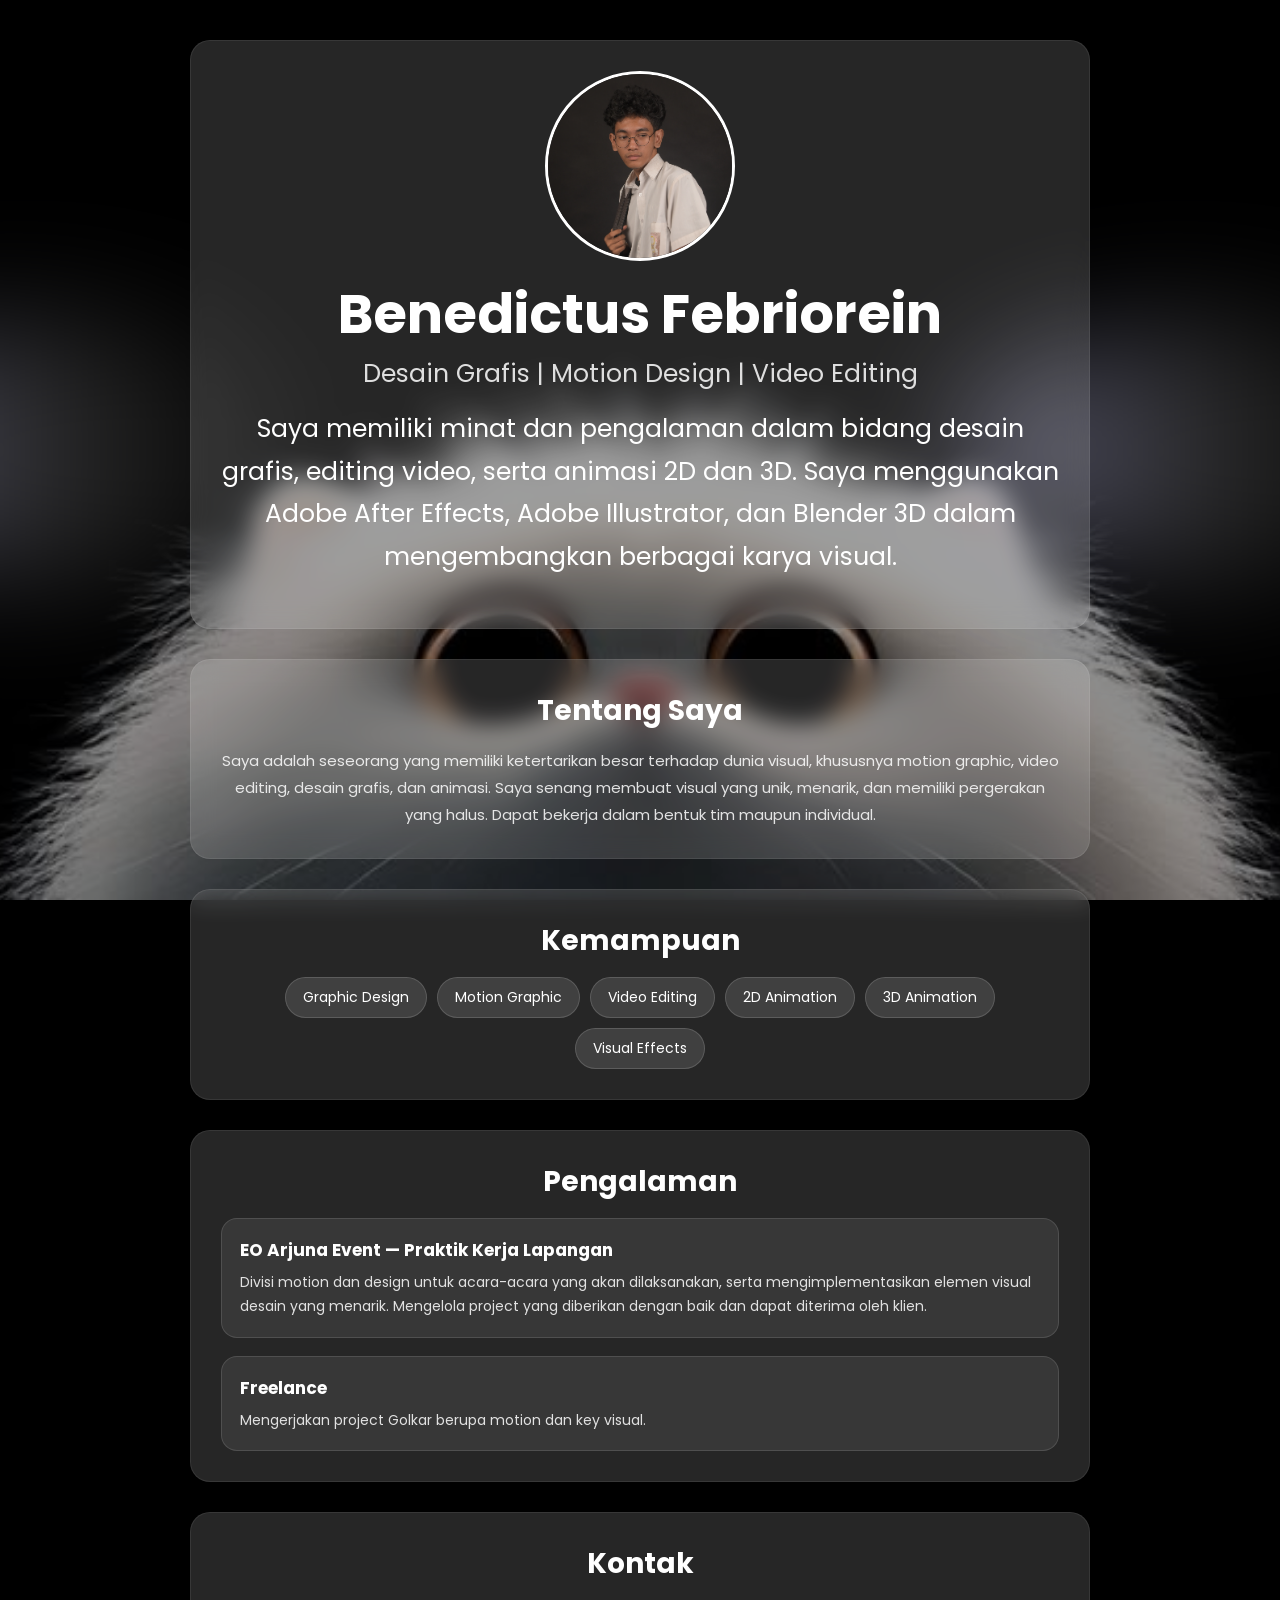
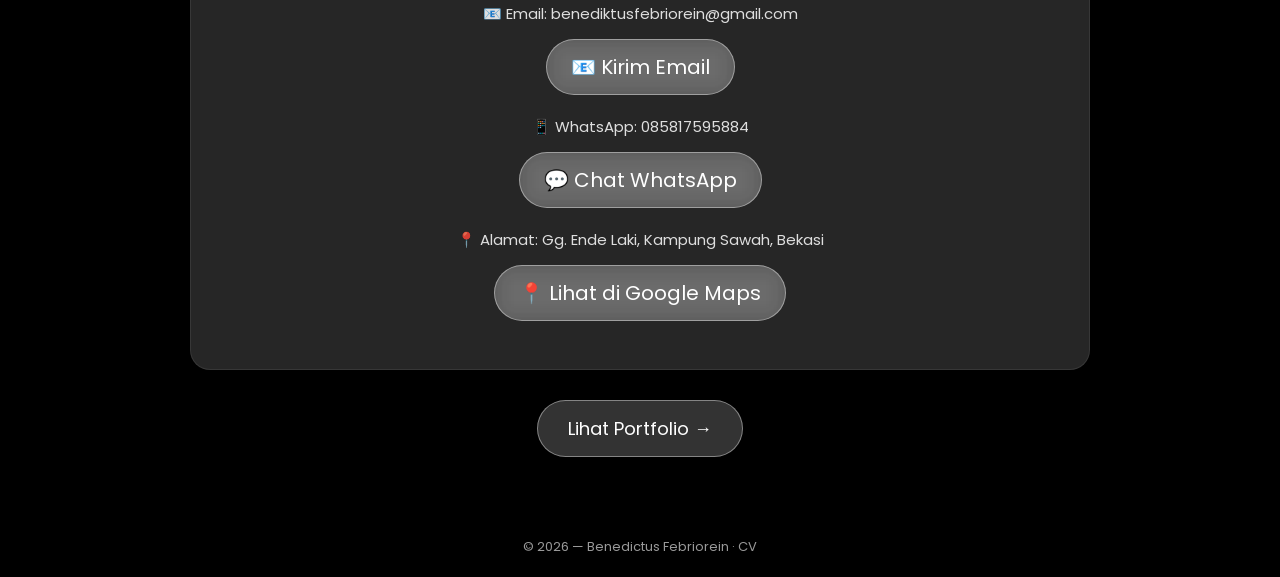
==== index.html @ 24f24d94 "Add files via upload" ====
<!DOCTYPE html>
<html lang="id">

<head>
  <meta charset="UTF-8">
  <title>CV — Benedictus Febriorein</title>
  <meta name="viewport" content="width=device-width, initial-scale=1.0">

  <link href="https://fonts.googleapis.com/css2?family=Poppins:wght@300;400;500;600&display=swap" rel="stylesheet">

  <link rel="stylesheet" href="style.css">
</head>

<body>

  <!-- BACKGROUND -->
  <div class="bg-image"></div>
  <div class="overlay"></div>

  <!-- PARTICLES -->
  <div class="particles"></div>

  <!-- AMBIENT LIGHT -->
  <div class="ambient-shape left"></div>
  <div class="ambient-shape right"></div>

  <!-- MAIN -->
  <main class="container">

    <!-- PROFILE -->
    <section class="about glass">

      <img src="BENED.png" alt="Foto Profil">

      <h1>Benedictus Febriorein</h1>

      <p class="role">
        Desain Grafis | Motion Design | Video Editing
      </p>

      <p class="cv">
        Saya memiliki minat dan pengalaman dalam bidang desain grafis,
        editing video, serta animasi 2D dan 3D. Saya menggunakan
        Adobe After Effects, Adobe Illustrator, dan Blender 3D
        dalam mengembangkan berbagai karya visual. 
      </p>

    </section>


    <!-- TENTANG SAYA -->
    <section class="cv-section glass">

      <h2>Tentang Saya</h2>

      <p>
        Saya adalah seseorang yang memiliki ketertarikan besar terhadap
        dunia visual, khususnya motion graphic, video editing,
        desain grafis, dan animasi. Saya senang membuat visual yang
        unik, menarik, dan memiliki pergerakan yang halus. Dapat bekerja dalam bentuk tim maupun individual.
      </p>

    </section>


    <!-- KEAHLIAN -->
    <section class="cv-section glass">

      <h2>Kemampuan</h2>

      <div class="skill-list">

        <span>Graphic Design</span>
        <span>Motion Graphic</span>
        <span>Video Editing</span>
        <span>2D Animation</span>
        <span>3D Animation</span>
        <span>Visual Effects</span>

      </div>

    </section>


    <!-- PENGALAMAN -->
    <section class="cv-section glass">

      <h2>Pengalaman</h2>

      <div class="experience-list">

        <div class="experience-item">
          <h3>EO Arjuna Event — Praktik Kerja Lapangan</h3>
          <p>
            Divisi motion dan design untuk acara-acara yang akan dilaksanakan,
            serta mengimplementasikan elemen visual desain yang menarik.
            Mengelola project yang diberikan dengan baik dan dapat diterima oleh klien.
          </p>
        </div>

        <div class="experience-item">
          <h3>Freelance</h3>
          <p>
            Mengerjakan project Golkar berupa motion dan key visual.
          </p>
        </div>

      </div>

    </section>


    <!-- CONTACT -->
    <section class="cv-section glass contact-box">

      <h2>Kontak</h2>

      <p>
        📧 Email:
        <strong>benediktusfebriorein@gmail.com</strong>
      </p>

      <a
        href="mailto:benediktusfebriorein@gmail.com"
        class="btn glass-btn"
      >
        📧 Kirim Email
      </a>

      <p>
        📱 WhatsApp:
        <strong>085817595884</strong>
      </p>

      <a
        href="https://wa.me/6285817595884"
        class="btn glass-btn"
        target="_blank"
        rel="noopener noreferrer"
      >
        💬 Chat WhatsApp
      </a>

      <p>
        📍 Alamat:
        <strong>Gg. Ende Laki, Kampung Sawah, Bekasi</strong>
      </p>

      <a
        href="https://www.google.com/maps/search/?api=1&query=Gg.%20Ende%20Laki%2C%20Kampung%20Sawah%2C%20Bekasi"
        class="btn glass-btn"
        target="_blank"
        rel="noopener noreferrer"
      >
        📍 Lihat di Google Maps
      </a>

    </section>


    <!-- GO TO PORTFOLIO -->
    <div class="page-navigation">

      <a href="portfolio.html" class="btn glass-btn portfolio-btn">
        Lihat Portfolio →
      </a>

    </div>

  </main>


  <!-- FOOTER -->
  <footer class="credit">
    © 2026 — Benedictus Febriorein · CV
  </footer>


  <script src="script.js"></script>

</body>
</html>
---- style.css ----
/* =========================================
   RESET
========================================= */

* {
  margin: 0;
  padding: 0;
  box-sizing: border-box;
  font-family: 'Poppins', sans-serif;
}

html {
  scroll-behavior: smooth;
}

body {
  min-height: 100vh;
  overflow-x: hidden;
  color: white;
  background: #000;
}


/* =========================================
   FOTO BACKGROUND
========================================= */

.bg-image {
  position: fixed;
  inset: 0;

  width: 100%;
  height: 100%;

  background-image: url("BACKGROUND.jpg");
  background-size: cover;
  background-position: center;
  background-repeat: no-repeat;

  z-index: -3;
}

/* OVERLAY */

.overlay {
  position: fixed;
  inset: 0;

  background: rgba(0, 0, 0, 0.45);

  z-index: -2;
}


/* =========================================
   DARK OVERLAY
========================================= */

.overlay {
  position: fixed;
  inset: 0;

  background: rgba(0, 0, 0, 0.45);

  z-index: -2;
}


/* =========================================
   AMBIENT SHAPES
========================================= */

.ambient-shape {
  position: fixed;

  top: 50%;

  width: 520px;
  height: 260px;

  background: linear-gradient(
    90deg,
    rgba(200, 200, 255, 0.45),
    rgba(255, 255, 255, 0.15),
    transparent
  );

  border-radius: 100%;

  filter: blur(60px);

  transform: translateY(-50%);

  animation: turbulence 6s ease-in-out infinite;

  pointer-events: none;

  z-index: -1;
}

.ambient-shape.left {
  left: -200px;
}

.ambient-shape.right {
  right: -200px;

  animation-delay: 3s;
}

.ambient-shape.mid-left {
  left: -250px;
  top: 30%;

  transform: translateY(-50%) scale(0.8);

  animation-delay: 2s;
}

.ambient-shape.mid-right {
  right: -250px;
  top: 70%;

  transform: translateY(-50%) scale(0.9);

  animation-delay: 4s;
}


/* =========================================
   AMBIENT ANIMATION
========================================= */

@keyframes turbulence {

  0% {
    transform: translateY(-50%) scale(1) rotate(0deg);
  }

  30% {
    transform: translateY(-60%) scale(1.35) rotate(10deg);
  }

  60% {
    transform: translateY(-45%) scale(1.15) rotate(-8deg);
  }

  100% {
    transform: translateY(-50%) scale(1) rotate(0deg);
  }

}


/* =========================================
   MAIN CONTAINER
========================================= */

.container {
  position: relative;

  width: 90%;
  max-width: 900px;

  margin: auto;

  padding: 40px 0;

  z-index: 2;
}


/* =========================================
   GLASS
========================================= */

.glass {
  background: rgba(255, 255, 255, 0.15);

  backdrop-filter: blur(12px);
  -webkit-backdrop-filter: blur(12px);

  border: 1px solid rgba(255, 255, 255, 0.08);

  border-radius: 20px;

  padding: 30px;

  margin-bottom: 30px;
}


/* =========================================
   ABOUT / PROFILE
========================================= */

.about {
  text-align: center;
}

.about img {
  width: 190px;
  height: 190px;

  object-fit: cover;

  border-radius: 50%;

  border: 3px solid white;

  margin-bottom: 15px;
}

.about h1 {
  font-size: 54px;

  line-height: 1.15;

  margin-bottom: 10px;
}

.role {
  font-size: 25px;

  opacity: 0.85;

  margin-bottom: 15px;
}

.cv {
  font-size: 25px;

  line-height: 1.7;

  margin-bottom: 20px;
}


/* =========================================
   BUTTON
========================================= */

.btn,
.glass-btn {
  display: inline-block;

  padding: 12px 24px;

  border-radius: 30px;

  text-decoration: none;

  color: white;

  border: 1px solid rgba(255, 255, 255, 0.4);

  background: rgba(255, 255, 255, 0.2);

  backdrop-filter: blur(10px);
  -webkit-backdrop-filter: blur(10px);

  transition: 0.3s ease;

  cursor: pointer;
}

.btn {
  font-size: 20px;
}

.btn:hover,
.glass-btn:hover {
  transform: translateY(-3px) scale(1.05);

  background: rgba(255, 255, 255, 0.35);
}


/* =========================================
   GALLERY TITLE
========================================= */

.gallery-title {
  text-align: center;

  margin: 10px 0 25px;
}

.gallery-title h2 {
  font-size: 30px;

  font-weight: 600;

  margin-bottom: 5px;
}

.gallery-title p {
  font-size: 15px;

  font-weight: 300;

  opacity: 0.75;
}


/* =========================================
   GENERAL GALLERY
   2 ATAS + 1 BAWAH
========================================= */

.gallery {
  display: grid;

  grid-template-columns:
    repeat(2, minmax(0, 1fr));

  gap: 20px;

  width: 100%;

  margin-bottom: 40px;
}


/* =========================================
   PNG BOX
========================================= */

.png-box {
  height: 280px;

  padding: 15px;

  margin-bottom: 0;

  display: flex;

  justify-content: center;
  align-items: center;

  overflow: hidden;

  border-radius: 20px;

  transition:
    transform 0.4s ease,
    background 0.4s ease;
}

.png-box img {
  width: 100%;
  height: 100%;

  object-fit: contain;

  display: block;

  border-radius: 12px;

  transition: transform 0.4s ease;
}


/* =========================================
   DESAIN KE-3 DI TENGAH
========================================= */

.png-bottom {
  grid-column: 1 / 3;

  width: calc(50% - 10px);

  justify-self: center;
}


/* =========================================
   PNG HOVER
========================================= */

.png-box:hover {
  transform: translateY(-8px) scale(1.02);

  background: rgba(255, 255, 255, 0.2);
}

.png-box:hover img {
  transform: scale(1.03);
}


/* =========================================
   SOFTWARE
   3 SEJAJAR
========================================= */

.software-gallery {
  grid-template-columns: repeat(3, 1fr);

  gap: 15px;
}

.software-gallery .png-box {
  height: 150px;

  padding: 12px;

  margin-bottom: 0;
}

.software-gallery .png-box img {
  width: 100%;
  height: 100%;

  object-fit: contain;
}


/* Hilangkan aturan PNG bawah
   khusus software */

.software-gallery .png-bottom {
  grid-column: auto;

  width: 100%;
}


/* =========================================
   PORTFOLIO VIDEO
========================================= */

.portfolio {
  width: 100%;
}

.portfolio h2 {
  text-align: center;

  font-size: 30px;

  margin-bottom: 25px;
}


/* =========================================
   VIDEO BOX
========================================= */

.video-box {
  position: relative;

  width: 100%;

  aspect-ratio: 16 / 9;

  max-height: 420px;

  padding: 20px;

  overflow: hidden;

  border-radius: 20px;

  margin-bottom: 20px;
}

.slider {
  position: relative;

  width: 100%;
  height: 100%;
}

.slide {
  width: 100%;
  height: 100%;

  max-height: 380px;

  object-fit: contain;

  border-radius: 15px;

  display: none;

  background: rgba(0, 0, 0, 0.25);
}

.slide.active {
  display: block;
}


/* =========================================
   VIDEO NAVIGATION
========================================= */

.nav {
  position: absolute;

  top: 50%;

  transform: translateY(-50%);

  z-index: 5;

  width: 55px;
  height: 55px;

  padding: 0;

  display: flex;

  justify-content: center;
  align-items: center;

  font-size: 32px;

  border-radius: 50%;
}

.nav:first-child {
  left: 10px;
}

.nav:last-child {
  right: 10px;
}


/* =========================================
   DRIVE & INSTAGRAM
   ATAS - BAWAH
========================================= */

.link-box {
  width: 100%;

  padding: 30px;

  margin-bottom: 20px;

  text-align: center;

  background: rgba(255, 255, 255, 0.12);

  backdrop-filter: blur(15px);
  -webkit-backdrop-filter: blur(15px);

  border: 1px solid rgba(255, 255, 255, 0.12);

  border-radius: 20px;

  transition:
    transform 0.4s ease,
    background 0.4s ease,
    box-shadow 0.4s ease;
}

.link-box h3 {
  font-size: 26px;

  font-weight: 600;

  margin-bottom: 10px;
}

.link-box p {
  max-width: 600px;

  margin: 0 auto 20px;

  font-size: 15px;

  line-height: 1.6;

  opacity: 0.75;
}

.link-box .btn {
  font-size: 17px;

  padding: 11px 25px;
}

.link-box:hover {
  transform: translateY(-5px);

  background: rgba(255, 255, 255, 0.18);

  box-shadow:
    0 10px 35px rgba(0, 0, 0, 0.2),
    0 0 25px rgba(255, 255, 255, 0.08);
}


/* =========================================
   FOOTER
========================================= */

.credit {
  position: relative;

  z-index: 2;

  text-align: center;

  font-size: 13px;

  color: rgba(255, 255, 255, 0.6);

  margin: 10px 0 20px;
}


/* =========================================
   FALLING PARTICLES
========================================= */

.particles {
  position: fixed;

  inset: 0;

  width: 100%;
  height: 100%;

  pointer-events: none;

  overflow: hidden;

  z-index: 20;
}

.particle {
  position: absolute;

  top: -20px;

  width: 3px;
  height: 3px;

  background: rgba(255, 255, 255, 0.8);

  border-radius: 50%;

  box-shadow:
    0 0 6px rgba(255, 255, 255, 0.8),
    0 0 12px rgba(255, 255, 255, 0.3);

  animation: particleFall linear infinite;
}

@keyframes particleFall {

  0% {
    transform:
      translate3d(0, -20px, 0);

    opacity: 0;
  }

  10% {
    opacity: 0.8;
  }

  50% {
    transform:
      translate3d(40px, 50vh, 0);

    opacity: 0.6;
  }

  100% {
    transform:
      translate3d(-40px, 110vh, 0);

    opacity: 0;
  }
}


/* =========================================
   MOBILE
========================================= */

@media (max-width: 768px) {

  .container {
    width: 92%;

    padding: 25px 0;
  }

  .about h1 {
    font-size: 40px;
  }

  .role {
    font-size: 20px;
  }

  .cv {
    font-size: 18px;
  }

  .portfolio h2 {
    font-size: 26px;
  }
}


@media (max-width: 600px) {

  .container {
    width: 92%;
  }

  .glass {
    padding: 20px;
  }

  .about img {
    width: 150px;
    height: 150px;
  }

  .about h1 {
    font-size: 32px;
  }

  .role {
    font-size: 16px;
  }

  .cv {
    font-size: 15px;

    line-height: 1.6;
  }

  .gallery-title h2 {
    font-size: 24px;
  }

  .gallery-title p {
    font-size: 13px;
  }

  /* SOFTWARE TETAP 3 SEJAJAR */

  .software-gallery {
    grid-template-columns:
      repeat(3, 1fr);

    gap: 8px;
  }

  .software-gallery .png-box {
    height: 100px;

    padding: 8px;
  }


  /* HASIL DESAIN */

  .gallery:not(.software-gallery) {
    grid-template-columns: 1fr;

    gap: 15px;
  }

  .gallery:not(.software-gallery) .png-box {
    height: 250px;
  }

  .gallery:not(.software-gallery) .png-bottom {
    grid-column: auto;

    width: 100%;
  }


  /* VIDEO */

  .video-box {
    padding: 10px;
  }

  .nav {
    width: 45px;
    height: 45px;

    font-size: 26px;
  }


  /* LINK */

  .link-box {
    padding: 25px 18px;
  }

  .link-box h3 {
    font-size: 22px;
  }

  .link-box p {
    font-size: 14px;
  }

  .link-box .btn {
    font-size: 15px;

    padding: 10px 20px;
  }


  /* BUTTON */

  .buttons {
    flex-direction: column;
  }

}

/* =========================================
   PAGE HEADER
========================================= */

.page-header {
  text-align: center;
}

.page-header h1 {
  font-size: 50px;
  margin-bottom: 10px;
}

.page-header p {
  font-size: 16px;
  opacity: 0.75;
  margin-bottom: 20px;
}


/* =========================================
   CV SECTION
========================================= */

.cv-section {
  text-align: center;
}

.cv-section h2 {
  font-size: 28px;
  margin-bottom: 15px;
}

.cv-section p {
  font-size: 15px;
  line-height: 1.8;
  opacity: 0.85;
}


/* =========================================
   SKILLS
========================================= */

.skill-list {
  display: flex;
  justify-content: center;
  align-items: center;
  flex-wrap: wrap;

  gap: 10px;
}

.skill-list span {
  padding: 9px 17px;

  border-radius: 25px;

  background: rgba(255, 255, 255, 0.12);

  border: 1px solid rgba(255, 255, 255, 0.15);

  font-size: 14px;

  transition: 0.3s ease;
}

.skill-list span:hover {
  background: rgba(255, 255, 255, 0.25);

  transform: translateY(-3px);
}


/* =========================================
   CONTACT
========================================= */

.contact-box {
  text-align: center;
}

.contact-box strong {
  font-weight: 400;
}


/* =========================================
   PAGE NAVIGATION
========================================= */

.page-navigation {
  display: flex;

  justify-content: center;

  margin: 30px 0;
}

.portfolio-btn {
  padding: 14px 30px;

  font-size: 18px;
}


/* =========================================
   MOBILE CV
========================================= */

@media (max-width: 600px) {

  .page-header h1 {
    font-size: 36px;
  }

  .page-header p {
    font-size: 14px;
  }

  .cv-section h2 {
    font-size: 24px;
  }

  .cv-section p {
    font-size: 14px;
  }

  .skill-list span {
    font-size: 12px;

    padding: 8px 13px;
  }

}

/* =========================================
   EXPERIENCE
========================================= */

.experience-list {
  display: flex;
  flex-direction: column;
  gap: 18px;
  text-align: left;
}

.experience-item {
  padding: 18px;
  border-radius: 16px;
  background: rgba(255, 255, 255, 0.08);
  border: 1px solid rgba(255, 255, 255, 0.12);
}

.experience-item h3 {
  font-size: 17px;
  margin-bottom: 8px;
}

.experience-item p {
  font-size: 14px;
  line-height: 1.7;
}

.contact-box p {
  margin-bottom: 12px;
}

.contact-box .btn {
  margin-bottom: 18px;
}

@media (max-width: 600px) {
  .experience-item h3 {
    font-size: 15px;
  }

  .experience-item p {
    font-size: 13px;
  }
}
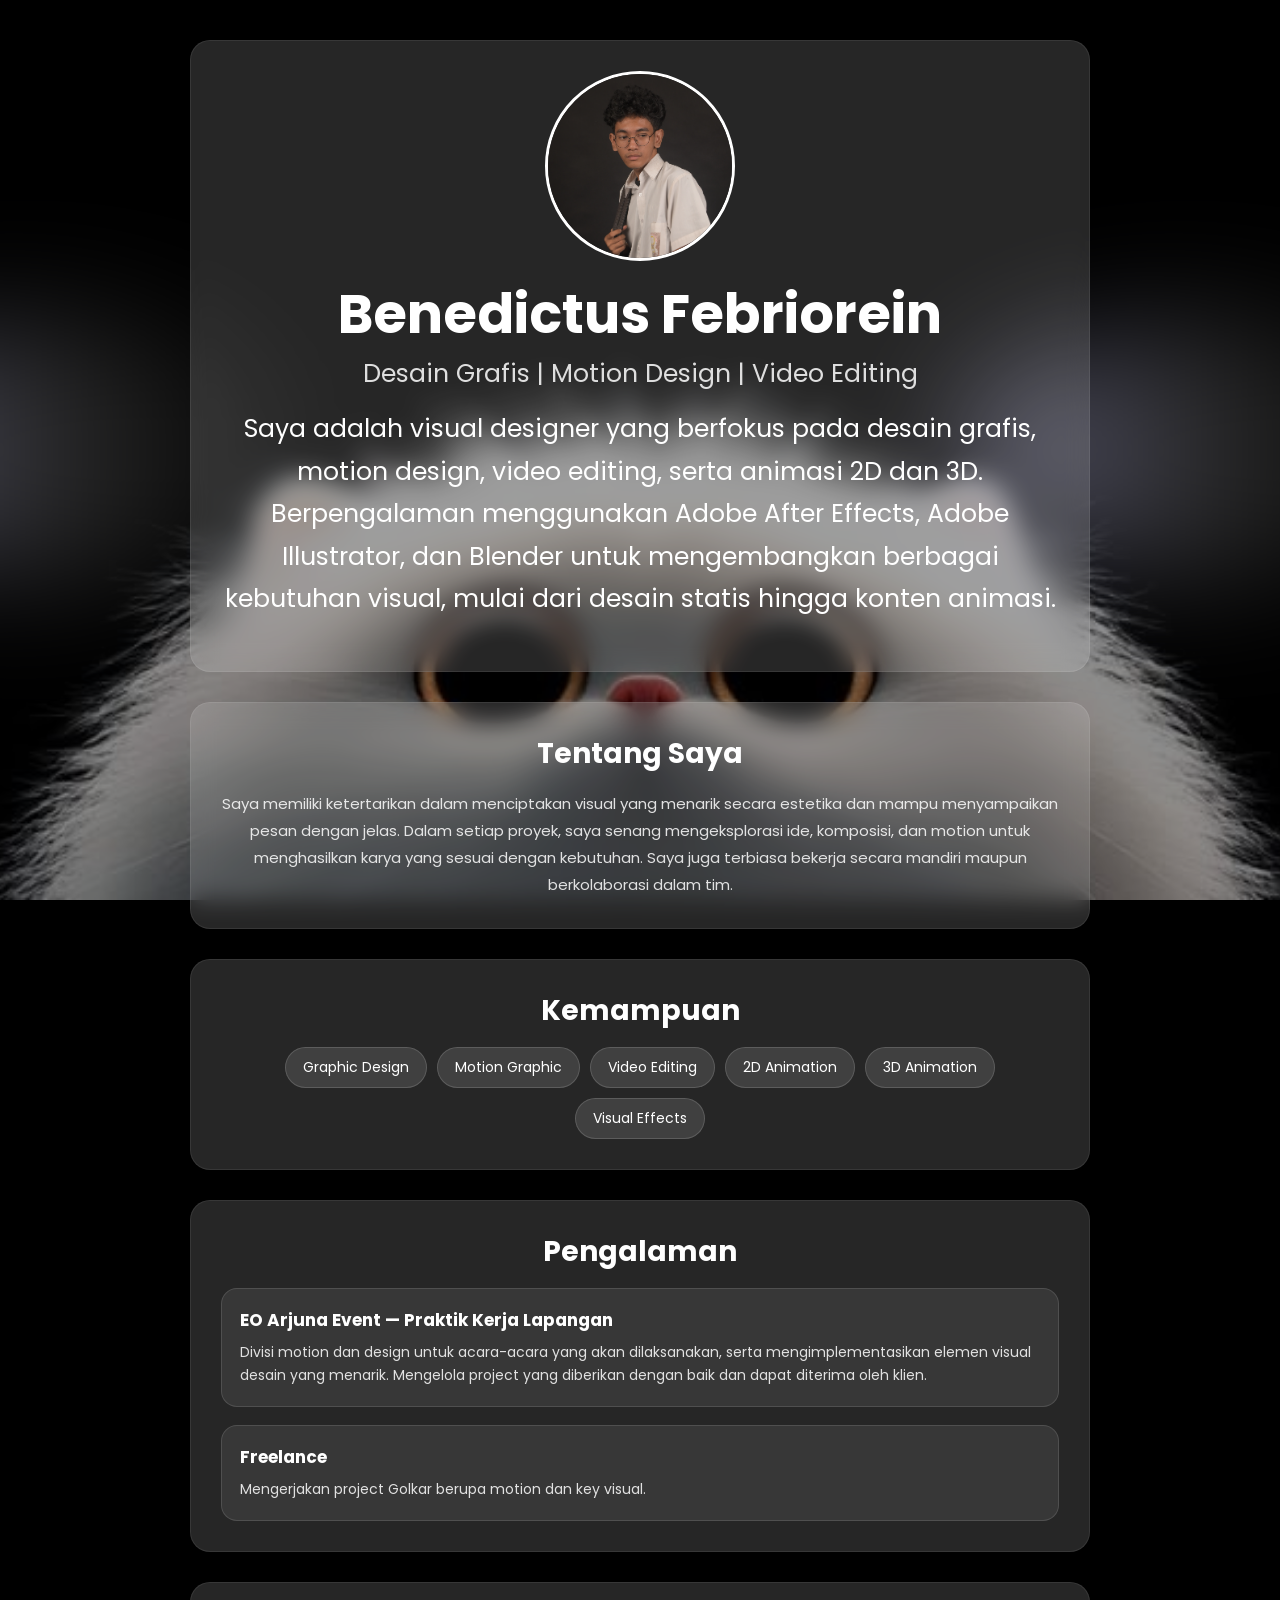
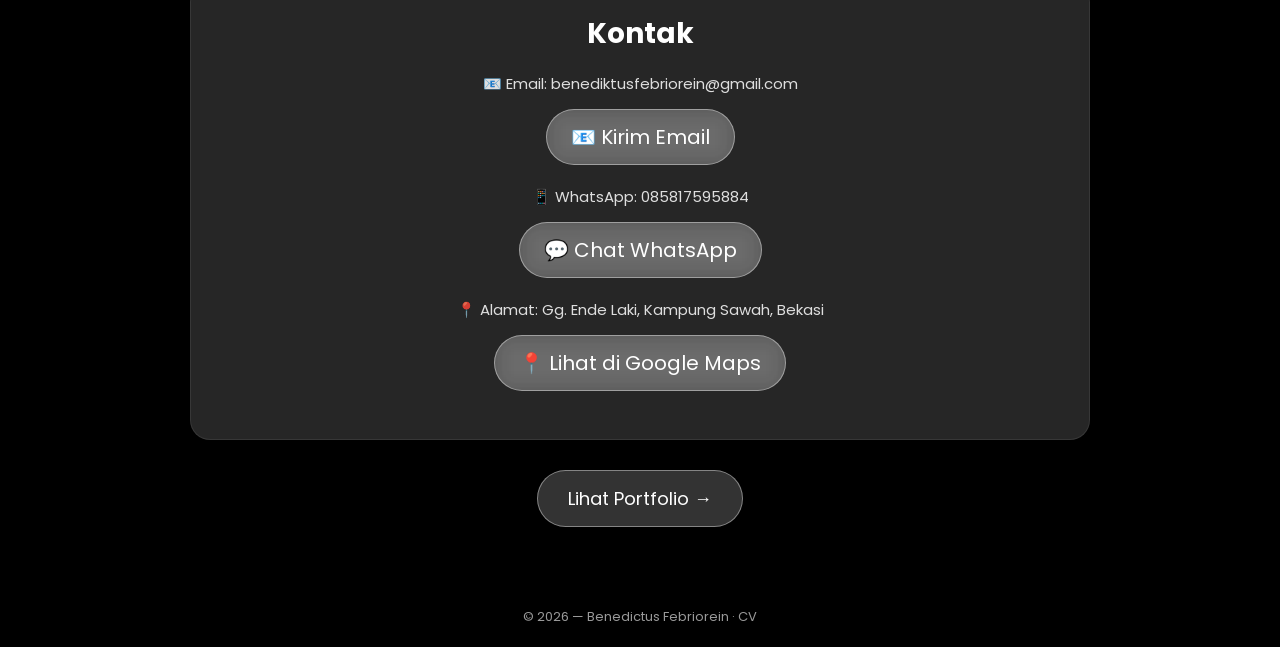
==== commit 7e626245: "Update index.html" ====
--- a/index.html
+++ b/index.html
@@ -39,10 +39,8 @@
       </p>
 
       <p class="cv">
-        Saya memiliki minat dan pengalaman dalam bidang desain grafis,
-        editing video, serta animasi 2D dan 3D. Saya menggunakan
-        Adobe After Effects, Adobe Illustrator, dan Blender 3D
-        dalam mengembangkan berbagai karya visual. 
+       Saya adalah visual designer yang berfokus pada desain grafis, motion design, video editing, serta animasi 2D dan 3D.
+        Berpengalaman menggunakan Adobe After Effects, Adobe Illustrator, dan Blender untuk mengembangkan berbagai kebutuhan visual, mulai dari desain statis hingga konten animasi.
       </p>
 
     </section>
@@ -54,10 +52,9 @@
       <h2>Tentang Saya</h2>
 
       <p>
-        Saya adalah seseorang yang memiliki ketertarikan besar terhadap
-        dunia visual, khususnya motion graphic, video editing,
-        desain grafis, dan animasi. Saya senang membuat visual yang
-        unik, menarik, dan memiliki pergerakan yang halus. Dapat bekerja dalam bentuk tim maupun individual.
+        Saya memiliki ketertarikan dalam menciptakan visual yang menarik secara estetika dan mampu menyampaikan pesan dengan jelas.
+        Dalam setiap proyek, saya senang mengeksplorasi ide, komposisi, dan motion untuk menghasilkan karya yang sesuai dengan kebutuhan.
+        Saya juga terbiasa bekerja secara mandiri maupun berkolaborasi dalam tim.
       </p>
 
     </section>
@@ -179,4 +176,4 @@
   <script src="script.js"></script>
 
 </body>
-</html>+</html>
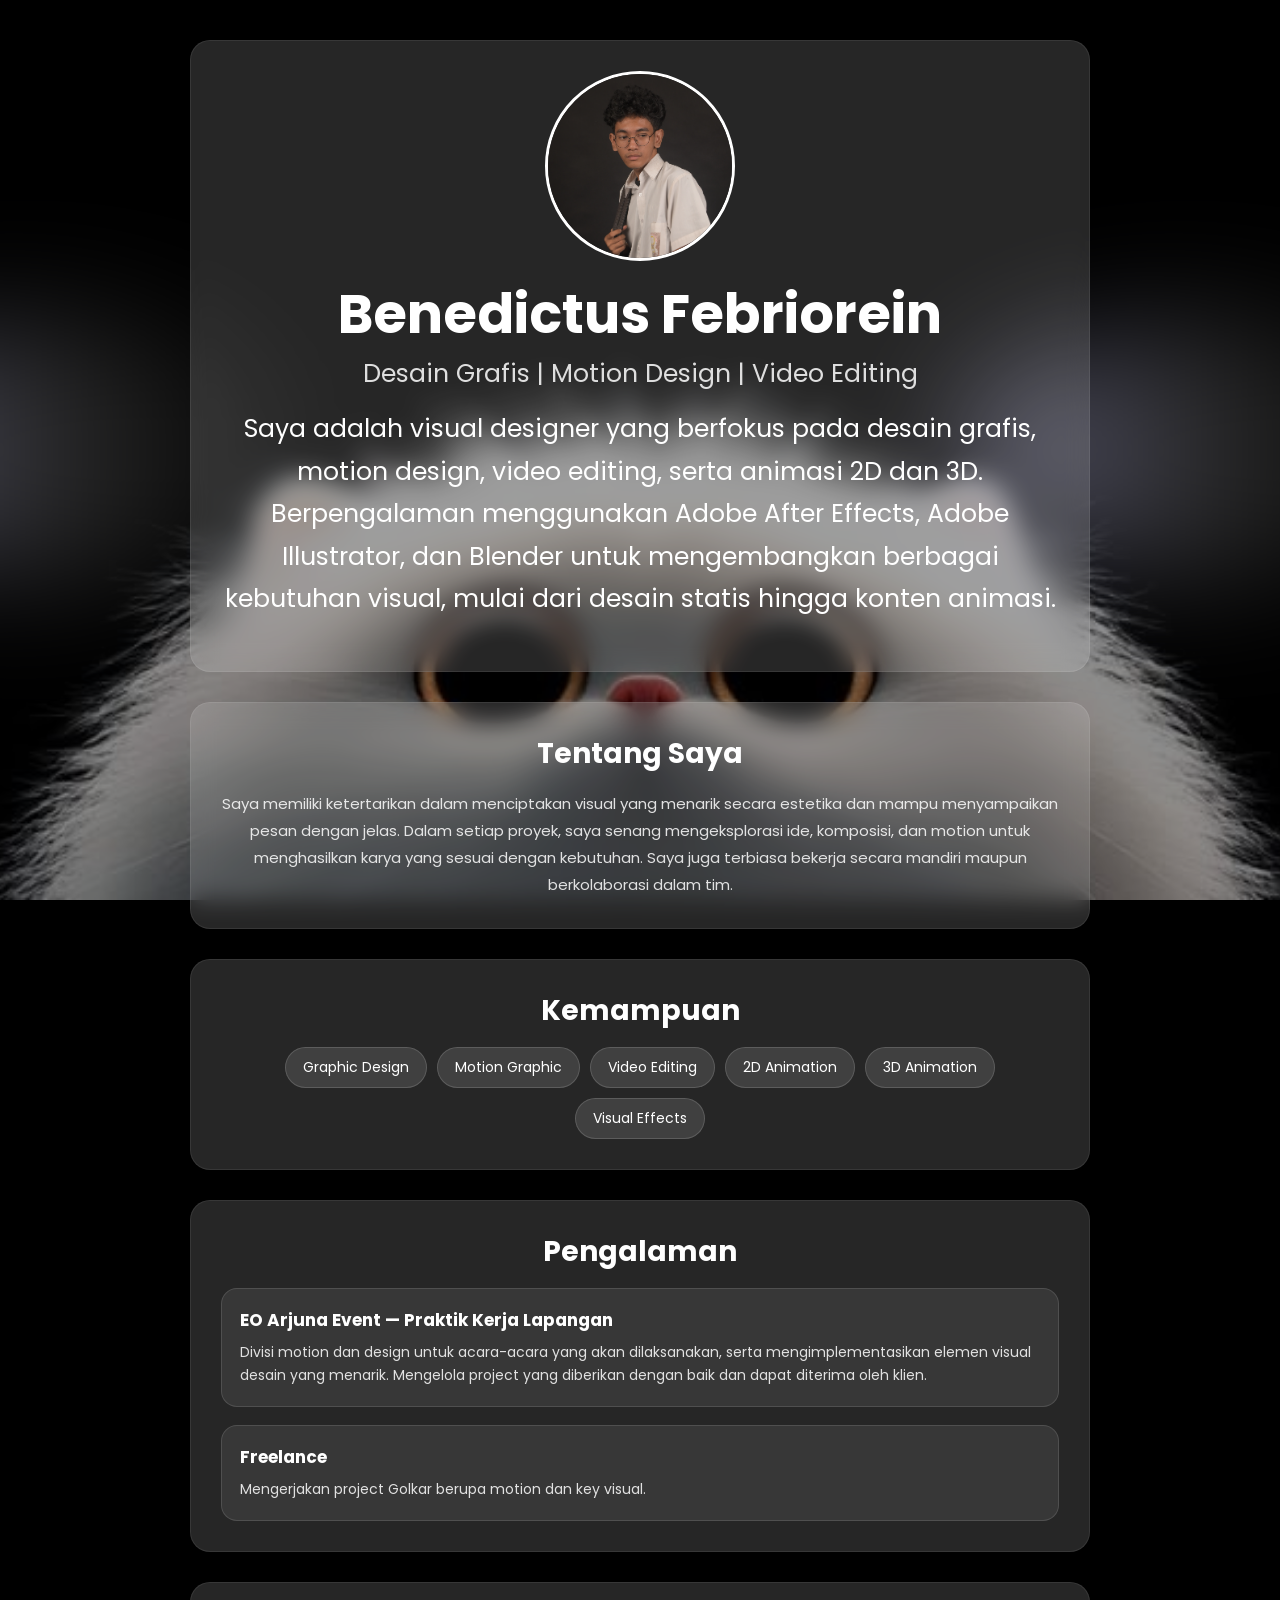
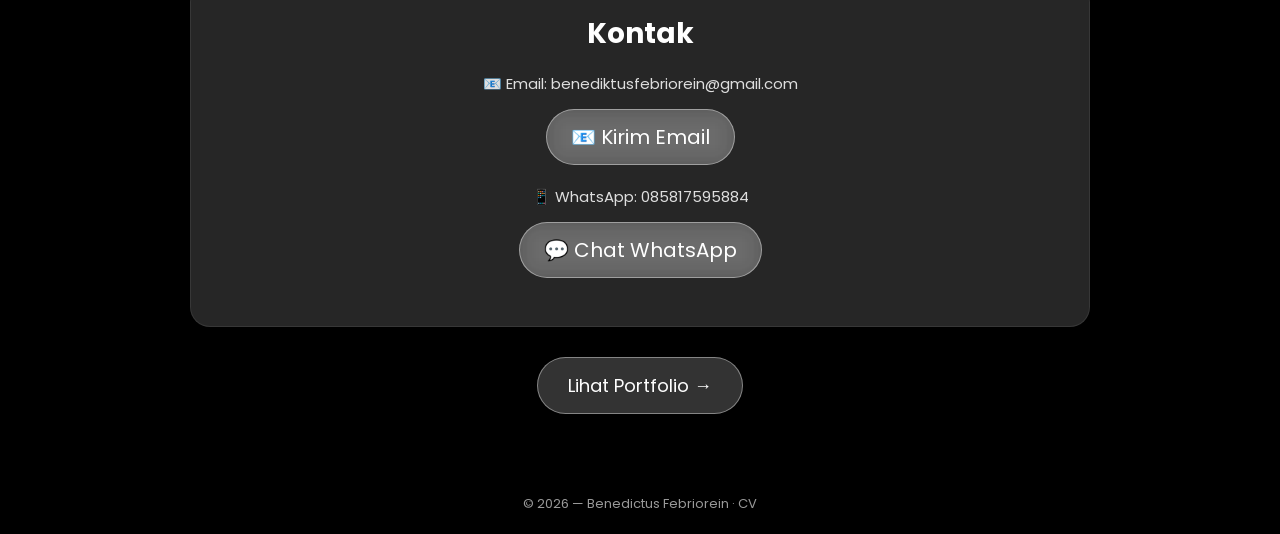
==== commit e2792466: "Update index.html" ====
--- a/index.html
+++ b/index.html
@@ -137,21 +137,6 @@
       >
         💬 Chat WhatsApp
       </a>
-
-      <p>
-        📍 Alamat:
-        <strong>Gg. Ende Laki, Kampung Sawah, Bekasi</strong>
-      </p>
-
-      <a
-        href="https://www.google.com/maps/search/?api=1&query=Gg.%20Ende%20Laki%2C%20Kampung%20Sawah%2C%20Bekasi"
-        class="btn glass-btn"
-        target="_blank"
-        rel="noopener noreferrer"
-      >
-        📍 Lihat di Google Maps
-      </a>
-
     </section>
 
 
